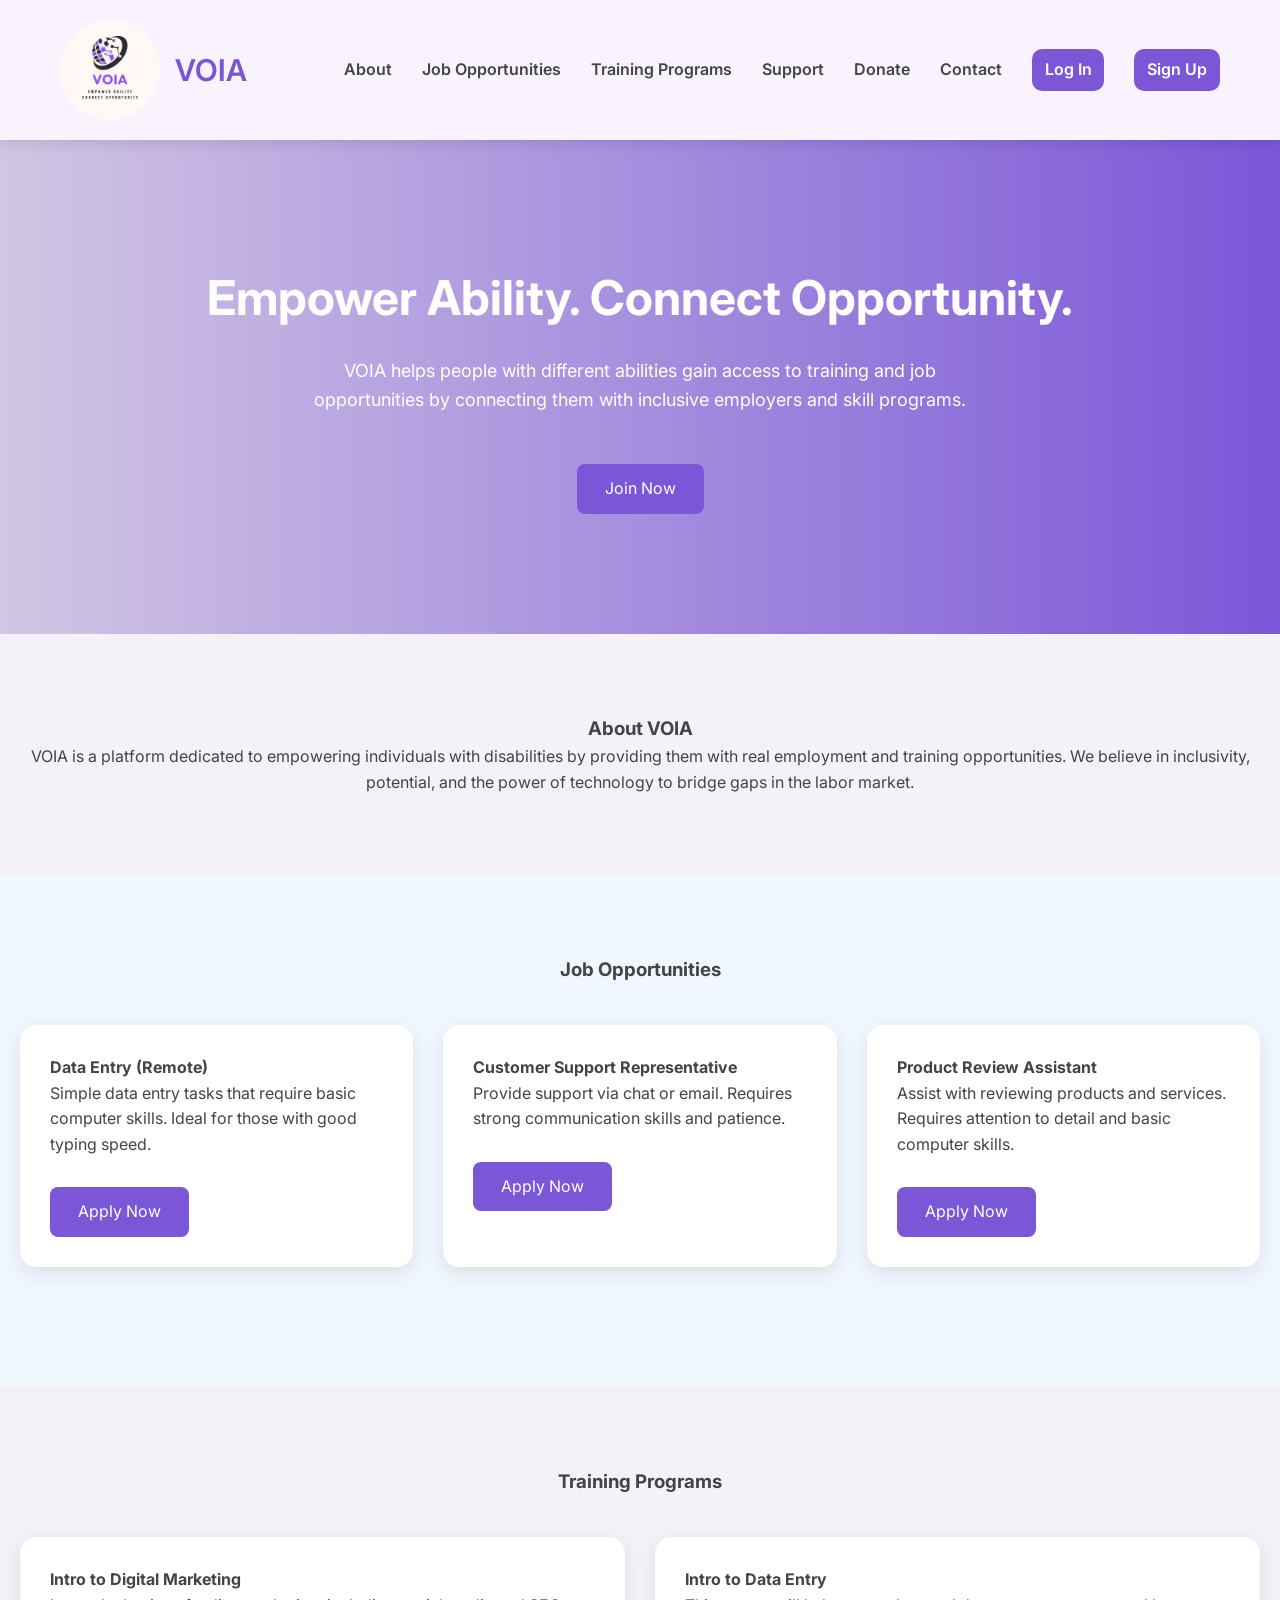
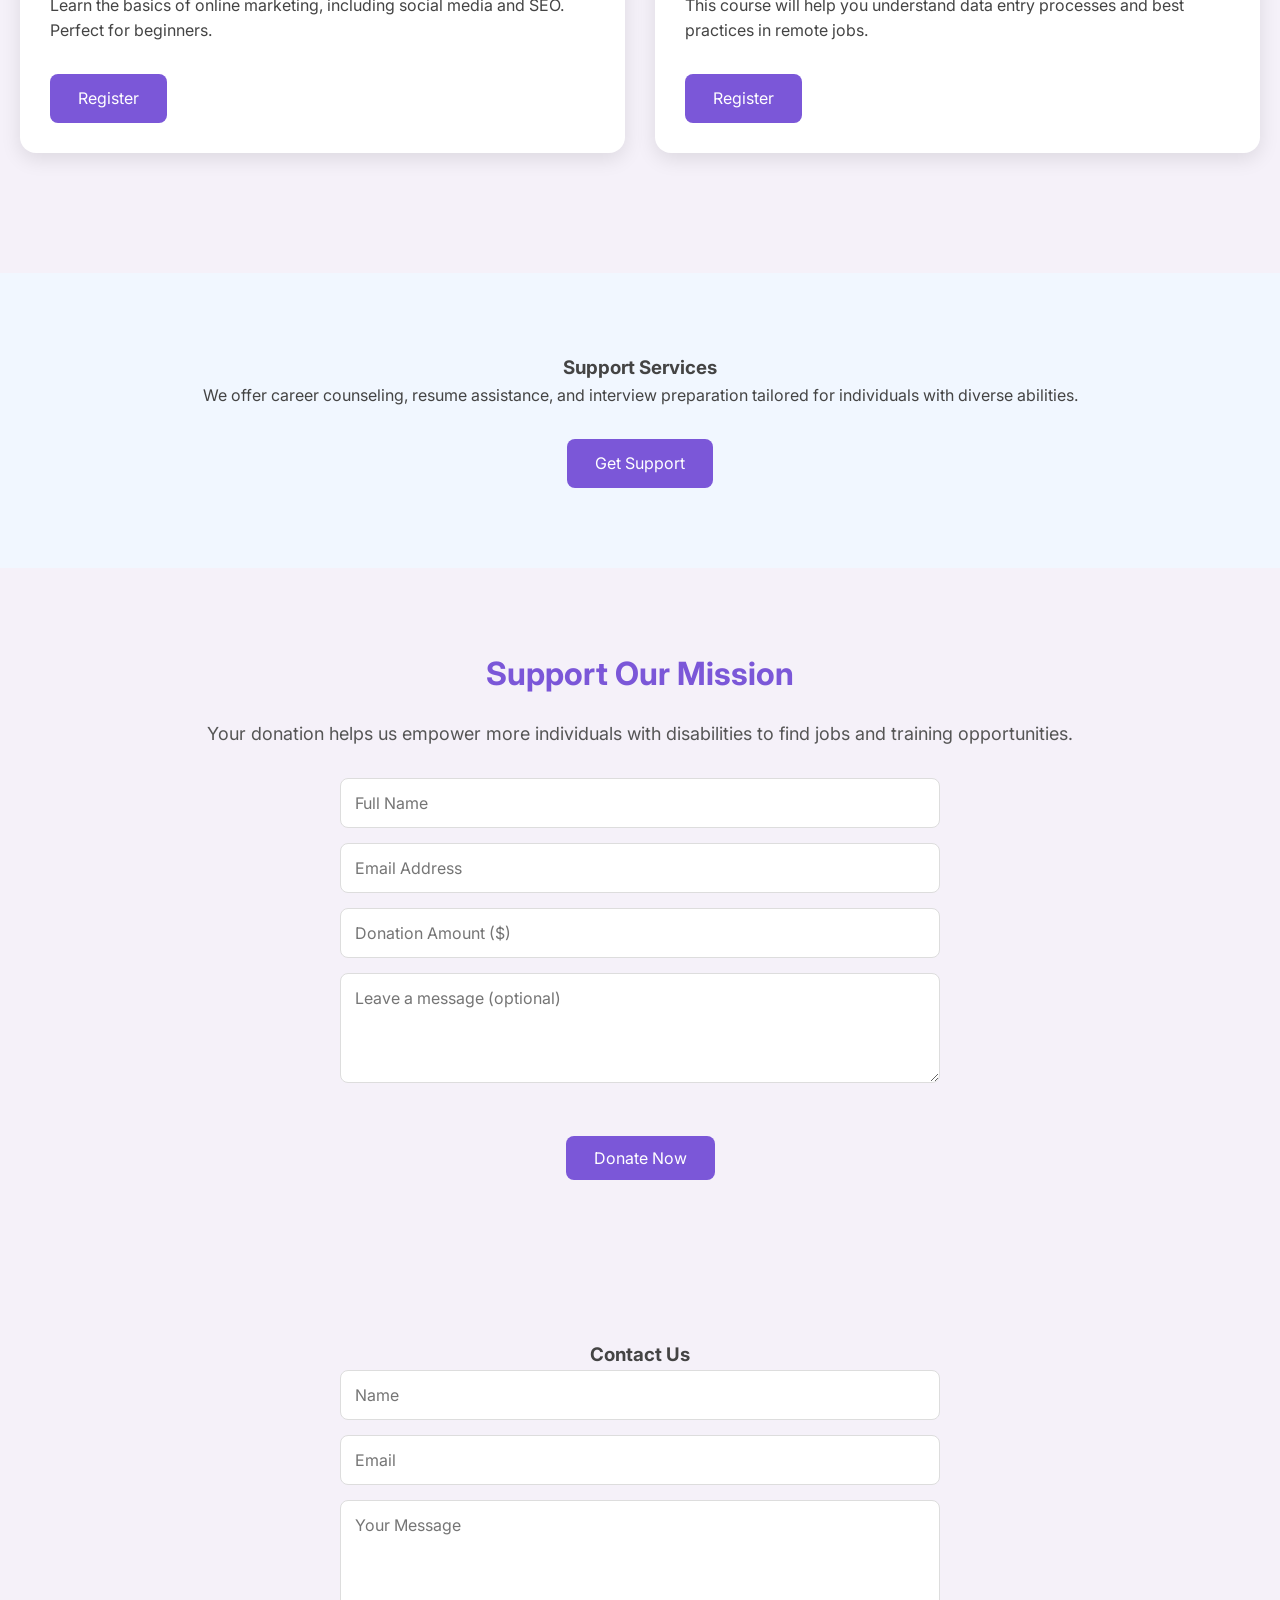
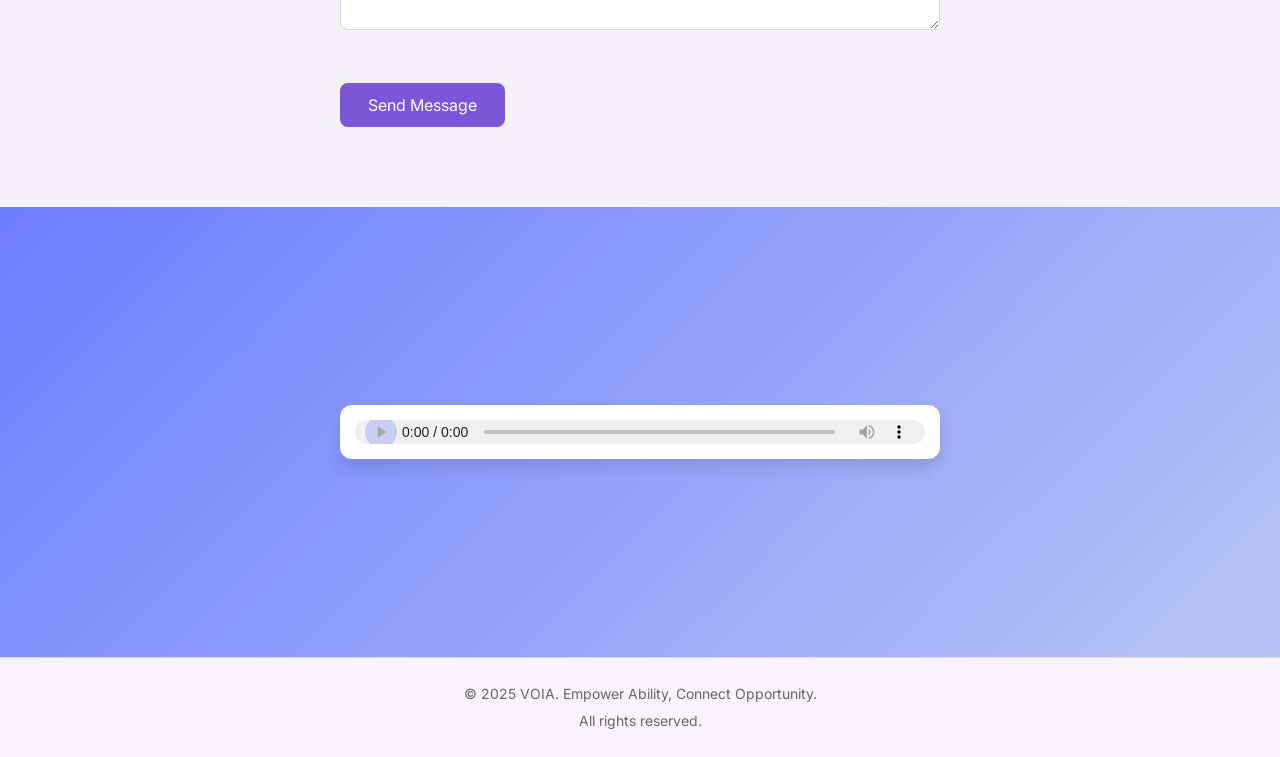
==== index.html @ b2855933 "Add files via upload" ====
<!DOCTYPE html>
<html lang="en">
<head>
  <meta charset="UTF-8" />
  <meta name="viewport" content="width=device-width, initial-scale=1.0" />
  <title>VOIA - Empower Ability, Connect Opportunity</title>
  <link href="https://fonts.googleapis.com/css2?family=Inter:wght@400;600;700&display=swap" rel="stylesheet" />
  <style>
    * {
      margin: 0;
      padding: 0;
      box-sizing: border-box;
      font-family: 'Inter', sans-serif;
    }
    body {
      background-color: #f1f7ff;
      color: #444;
      line-height: 1.6;
    }
    header {
      display: flex;
      justify-content: space-between;
      align-items: center;
      padding: 20px 60px;
      box-shadow: 0 4px 12px rgba(0, 0, 0, 0.1);
      background: #f9f3ff;
      position: sticky;
      top: 0;
      z-index: 1000;
    }
    header img {
      margin-right: 15px;
    }
    header h1 {
      color: hsl(257, 62%, 59%);
      font-size: 30px;
      font-weight: 600;
    }
    nav, .auth-links {
      display: flex;
      align-items: center;
    }
    nav a, .auth-links a {
      margin-left: 30px;
      color: #444;
      text-decoration: none;
      font-weight: 600;
      transition: color 0.3s;
    }
    nav a:hover {
      color: #7b57d8;
    }
    .auth-links a {
      background: #7b57d8;
      color: #fff;
      padding: 10px 20px;
      border-radius: 8px;
    }
    .auth-links a:hover {
      background: #6a47b6;
    }
    .menu-toggle {
      display: none;
      flex-direction: column;
      cursor: pointer;
    }
    .menu-toggle div {
      width: 25px;
      height: 3px;
      background: #444;
      margin: 5px 0;
      transition: 0.4s;
    }
    /* Mobile Styles */
    @media (max-width: 768px) {
      nav, .auth-links {
        display: none;
        flex-direction: column;
        background: #f9f3ff;
        position: absolute;
        top: 80px;
        right: 20px;
        width: 200px;
        padding: 20px;
        box-shadow: 0 4px 12px rgba(0, 0, 0, 0.1);
        border-radius: 10px;
      }
      nav.active, .auth-links.active {
        display: flex;
      }
      #nav.active {
        display: flex;
        flex-direction: column;
        align-items: center;
        background: #f8f8f8;
        position: absolute;
        top: 80px;
        left: 0;
        width: 100%;
        padding: 20px 0;
        gap: 20px;
        box-shadow: 0 2px 10px rgba(0,0,0,0.1);
        z-index: 1000;
      }
      #nav.active a {
        font-size: 18px;
        color: #333;
      }
      .menu-toggle {
        display: flex;
      }
    }
    section {
      padding: 80px 20px;
    }
    .center {
      text-align: center;
    }
    .hero {
      background: linear-gradient(to right, #d1c6e4, #7b57d8);
      padding: 120px 20px;
      color: #fff;
    }
    .hero h2 {
      font-size: 48px;
      font-weight: 700;
    }
    .hero p {
      max-width: 700px;
      margin: 20px auto;
      font-size: 18px;
    }
    .btn {
      display: inline-block;
      background: #7b57d8;
      color: #fff;
      padding: 12px 28px;
      border-radius: 8px;
      border: none;
      cursor: pointer;
      margin-top: 30px;
      font-size: 16px;
      text-decoration: none;
      transition: background 0.3s;
    }
    .btn:hover {
      background: #6a47b6;
    }
    .gray-bg {
      background: #f5f1f9;
    }
    .card {
      border-radius: 16px;
      padding: 30px;
      background: #fff;
      box-shadow: 0 6px 20px rgba(0, 0, 0, 0.1);
      transition: transform 0.3s;
    }
    .card:hover {
      transform: translateY(-5px);
    }
    .grid {
      display: grid;
      gap: 30px;
      grid-template-columns: repeat(auto-fit, minmax(300px, 1fr));
      padding: 40px 0;
    }
    form {
      max-width: 600px;
      margin: auto;
    }
    input, textarea, select {
      width: 100%;
      padding: 14px;
      margin-bottom: 15px;
      border: 1px solid #ddd;
      border-radius: 8px;
      font-size: 16px;
    }
    footer {
      background: #f9f3ff;
      color: #666;
      text-align: center;
      padding: 20px;
      font-size: 14px;
      border-top: 1px solid #ddd;
    }
    footer p {
      margin: 5px 0;
    }
    #donate {
      background: #f5f1f9;
    }
    #donate h3 {
      color: #7b57d8;
      font-size: 32px;
      margin-bottom: 20px;
    }
    #donate p {
      font-size: 18px;
      margin-bottom: 30px;
      color: #555;
    }
    /* Styling for the container */
.voice-message {
  display: flex;
  justify-content: center;
  align-items: center;
  height:50vh;
  background: linear-gradient(135deg, #6e7dff, #b8c4f4); /* Soft gradient background */
  padding: 20px;
  box-sizing: border-box;
}

/* Styling for the audio player */
audio {
  width: 100%;
  max-width: 600px; /* Adjust the width */
  border-radius: 12px; /* Rounded corners */
  padding: 15px; /* Padding around the audio player */
  background-color: #ffffff; /* White background */
  box-shadow: 0 8px 15px rgba(0, 0, 0, 0.1); /* Soft shadow */
  border: none; /* Remove default border */
  outline: none; /* Remove outline */
}

/* Customizing the appearance of the default audio controls */
audio::-webkit-media-controls-panel {
  background-color: #f0f0f0; 
  border-radius: 10px;
}

audio::-webkit-media-controls-play-button {
  background-color: #6e7dff; 
  border-radius: 50%;
}

audio::-webkit-media-controls-volume-slider {
  background-color: #b8c4f4;
  border-radius: 10px;
}

  </style>
</head>
<body>
  <header>
    <div style="display: flex; align-items: center;">
      <img class="img" src="voia logo.jpg" style="border-radius: 50%;" width="100px" height="auto" alt="VOIA Logo" />
      <h1>VOIA</h1>
    </div>

    <div class="menu-toggle" id="menu-toggle">
      <div></div>
      <div></div>
      <div></div>
    </div>

    <nav id="nav">
      <a href="#about">About</a>
      <a href="#jobs">Job Opportunities</a>
      <a href="#trainings">Training Programs</a>
      <a href="#support">Support</a>
      <a href="#donate">Donate</a> <!-- Added Donate link -->
      <a href="#contact">Contact</a>
      <a style="color:white; background-color:#7b57d8;padding:0.5em 0.8em; border-radius:10px" href="/login.html">Log In</a>
      <a style="color:white; background-color:#7b57d8;padding:0.5em 0.8em; border-radius:10px" href="/signup.html">Sign Up</a>
    </nav>
  </header>

  <section id="home" class="hero center">
    <h2>Empower Ability. Connect Opportunity.</h2>
    <p>VOIA helps people with different abilities gain access to training and job opportunities by connecting them with inclusive employers and skill programs.</p>
    <a href="./signup.html" class="btn">Join Now</a>
  </section>

  <section id="about" class="gray-bg center">
    <h3>About VOIA</h3>
    <p>VOIA is a platform dedicated to empowering individuals with disabilities by providing them with real employment and training opportunities. We believe in inclusivity, potential, and the power of technology to bridge gaps in the labor market.</p>
  </section>

  <section id="jobs">
    <h3 class="center">Job Opportunities</h3>
    <div class="grid">
      <div class="card">
        <h4>Data Entry (Remote)</h4>
        <p>Simple data entry tasks that require basic computer skills. Ideal for those with good typing speed.</p>
        <a href="apply-now.html" class="btn">Apply Now</a>
      </div>
      <div class="card">
        <h4>Customer Support Representative</h4>
        <p>Provide support via chat or email. Requires strong communication skills and patience.</p>
        <a href="apply-now.html" class="btn">Apply Now</a>
      </div>
      <div class="card">
        <h4>Product Review Assistant</h4>
        <p>Assist with reviewing products and services. Requires attention to detail and basic computer skills.</p>
        <a href="apply-now.html" class="btn">Apply Now</a>
      </div>
    </div>
  </section>

  <section id="trainings" class="gray-bg">
    <h3 class="center">Training Programs</h3>
    <div class="grid">
      <div class="card">
        <h4>Intro to Digital Marketing</h4>
        <p>Learn the basics of online marketing, including social media and SEO. Perfect for beginners.</p>
        <a href="register.html" class="btn">Register</a>
      </div>
      <div class="card">
        <h4>Intro to Data Entry</h4>
        <p>This course will help you understand data entry processes and best practices in remote jobs.</p>
        <a href="register.html" class="btn">Register</a>
      </div>
    </div>
  </section>

  <section id="support" class="center">
    <h3>Support Services</h3>
    <p>We offer career counseling, resume assistance, and interview preparation tailored for individuals with diverse abilities.</p>
    <a href="support.html" class="btn">Get Support</a>
  </section>

  <!-- NEW Donate Section -->
  <section id="donate" class="center">
    <h3>Support Our Mission</h3>
    <p>Your donation helps us empower more individuals with disabilities to find jobs and training opportunities.</p>

    <form>
      <input type="text" placeholder="Full Name" required />
      <input type="email" placeholder="Email Address" required />
      <input type="number" placeholder="Donation Amount ($)" required min="1" />
      <textarea rows="4" placeholder="Leave a message (optional)"></textarea>
      <button type="submit" class="btn">Donate Now</button>
    </form>
  </section>

  <section id="contact" class="gray-bg">
    <h3 class="center">Contact Us</h3>
    <form>
      <input type="text" placeholder="Name" required />
      <input type="email" placeholder="Email" required />
      <textarea rows="5" placeholder="Your Message" required></textarea>
      <button type="submit" class="btn">Send Message</button>
    </form>
  </section>

  <section class="voice-message">
    <audio src="./VOIA voice.m4a" controls>
      
    </audio>
  </section>

  <footer>
    <p>&copy; 2025 VOIA. Empower Ability, Connect Opportunity.</p>
    <p>All rights reserved.</p>
  </footer>

  <script>
    const menuToggle = document.getElementById('menu-toggle');
    const nav = document.getElementById('nav');

    menuToggle.addEventListener('click', () => {
      nav.classList.toggle('active');
    });
  </script>
</body>
</html>
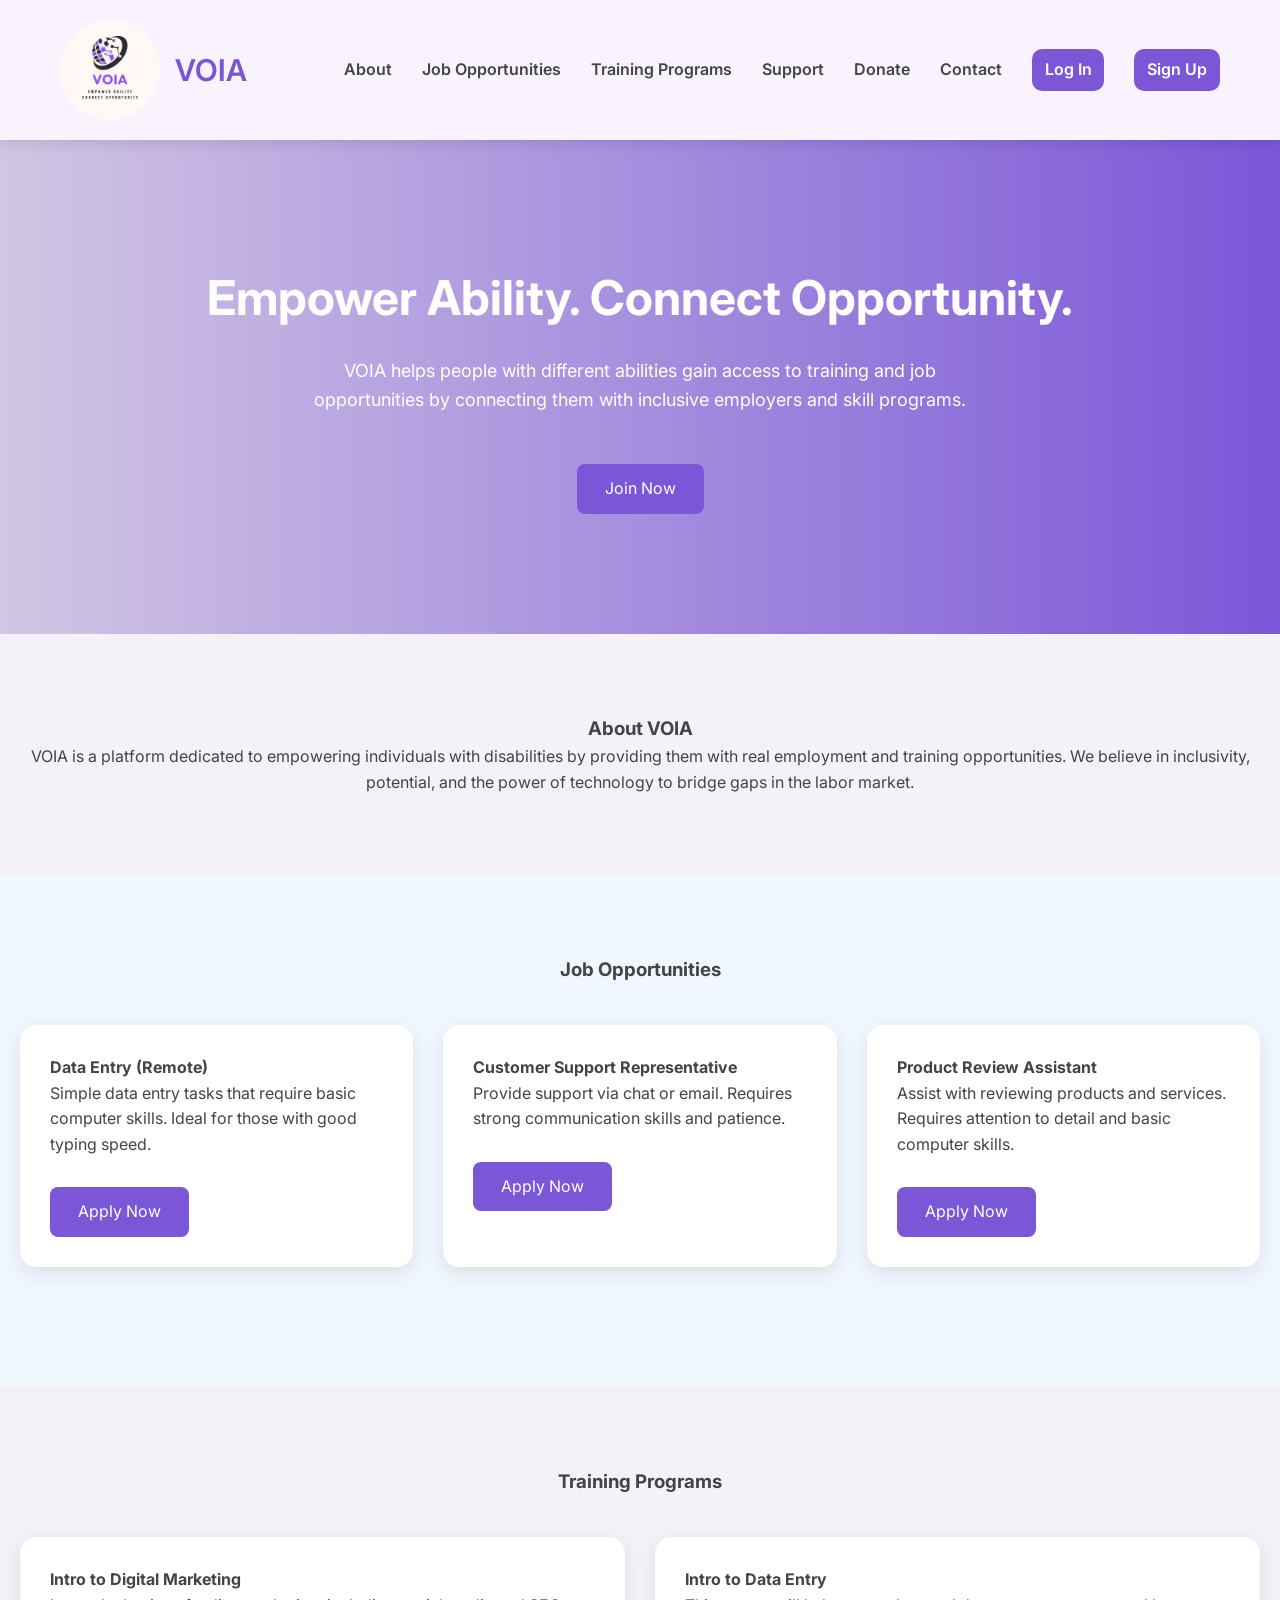
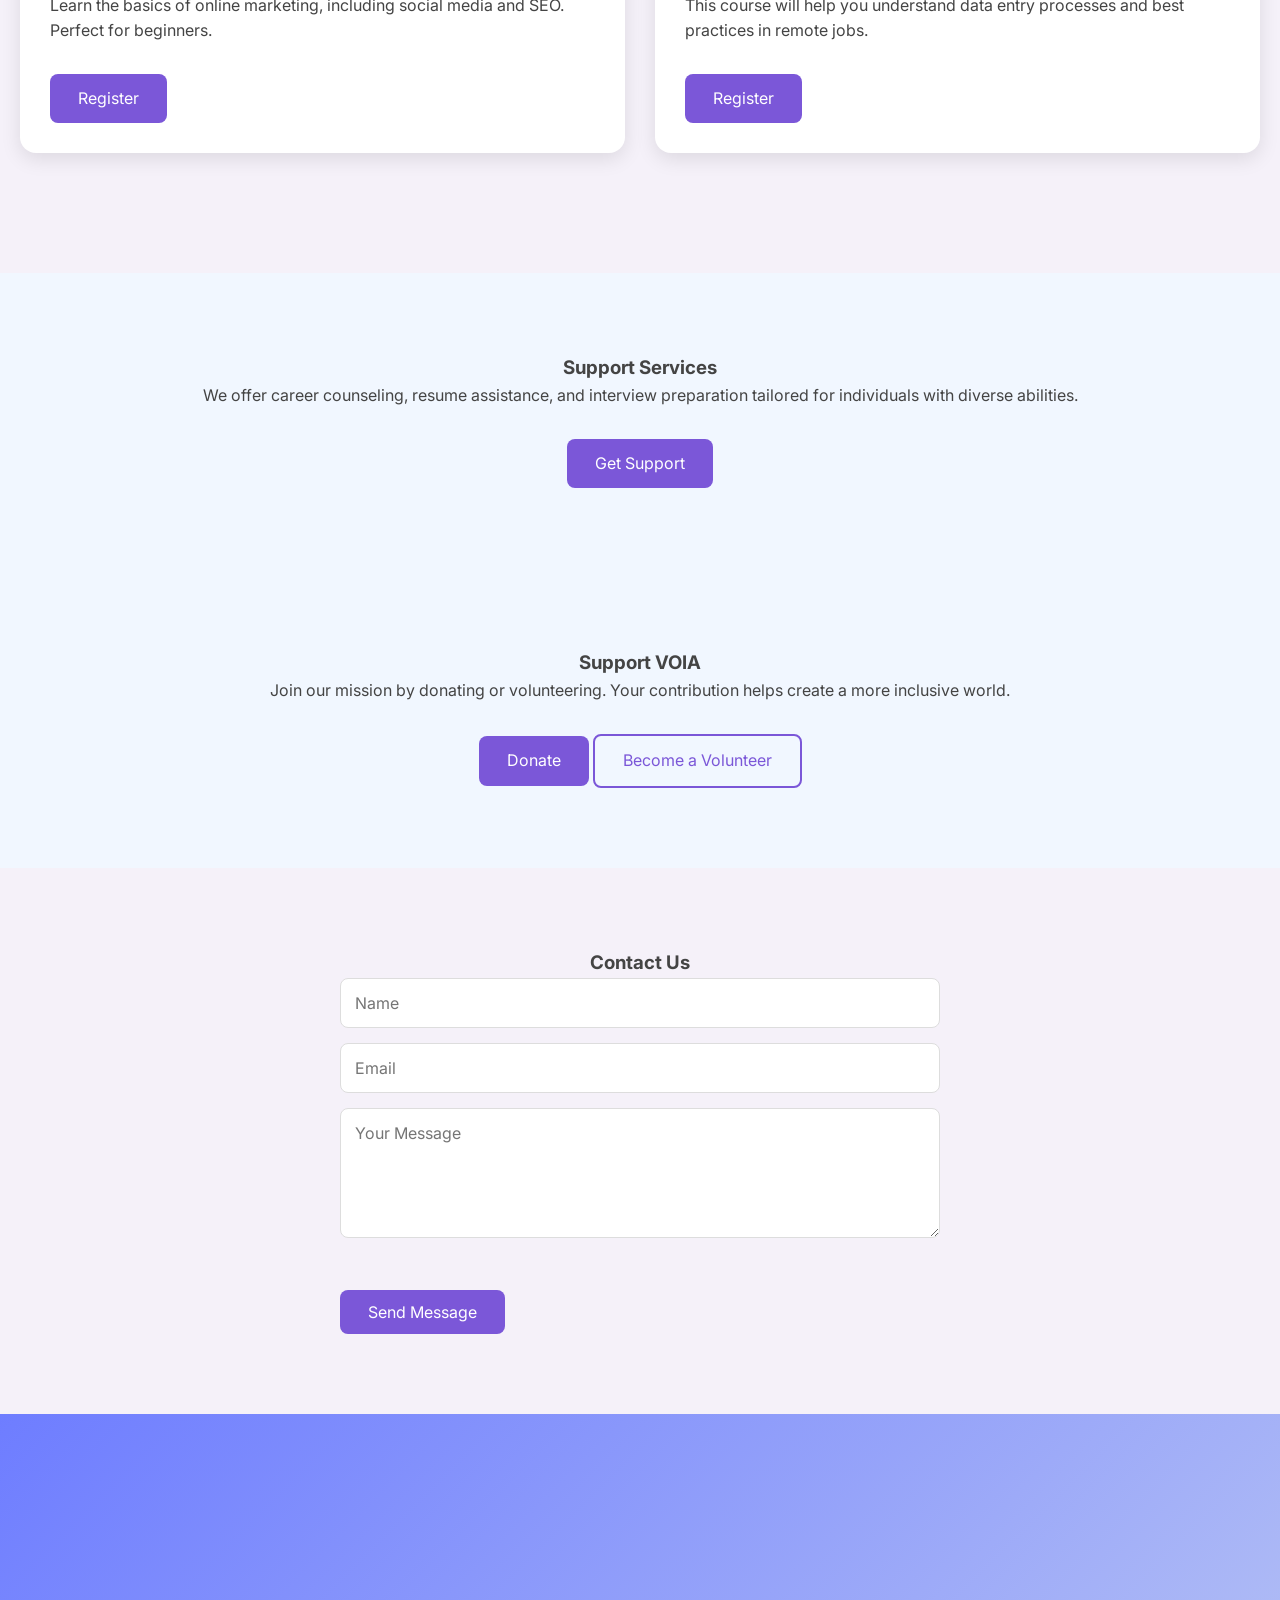
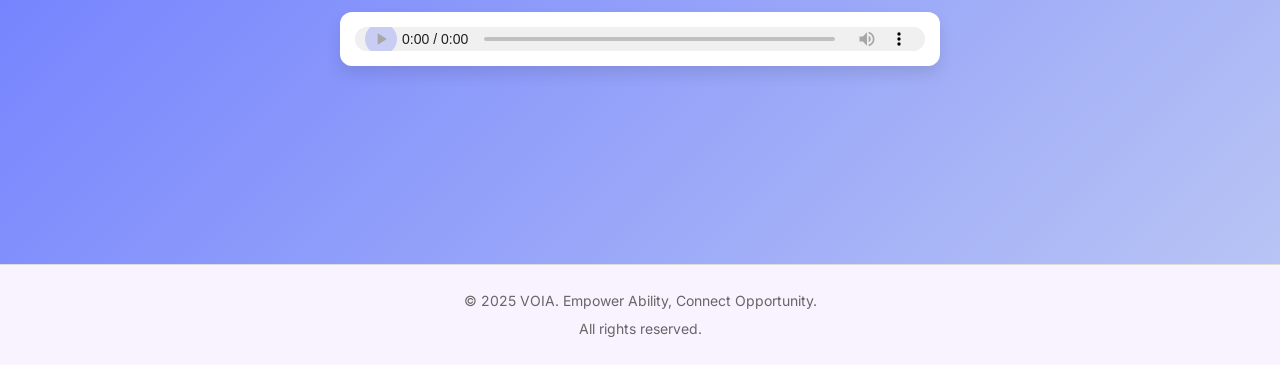
==== commit 8202835b: "Update index.html" ====
--- a/index.html
+++ b/index.html
@@ -322,17 +322,13 @@
   </section>
 
   <!-- NEW Donate Section -->
-  <section id="donate" class="center">
-    <h3>Support Our Mission</h3>
-    <p>Your donation helps us empower more individuals with disabilities to find jobs and training opportunities.</p>
-
-    <form>
-      <input type="text" placeholder="Full Name" required />
-      <input type="email" placeholder="Email Address" required />
-      <input type="number" placeholder="Donation Amount ($)" required min="1" />
-      <textarea rows="4" placeholder="Leave a message (optional)"></textarea>
-      <button type="submit" class="btn">Donate Now</button>
-    </form>
+   <section id="support">
+    <h3 class="center">Support VOIA</h3>
+    <p class="center">Join our mission by donating or volunteering. Your contribution helps create a more inclusive world.</p>
+    <div class="center">
+      <a href="donate.html" class="btn">Donate</a>
+      <a href="volunteer.html" class="btn" style="background: transparent; color: #7b57d8; border: 2px solid #7b57d8;">Become a Volunteer</a>
+    </div>
   </section>
 
   <section id="contact" class="gray-bg">
